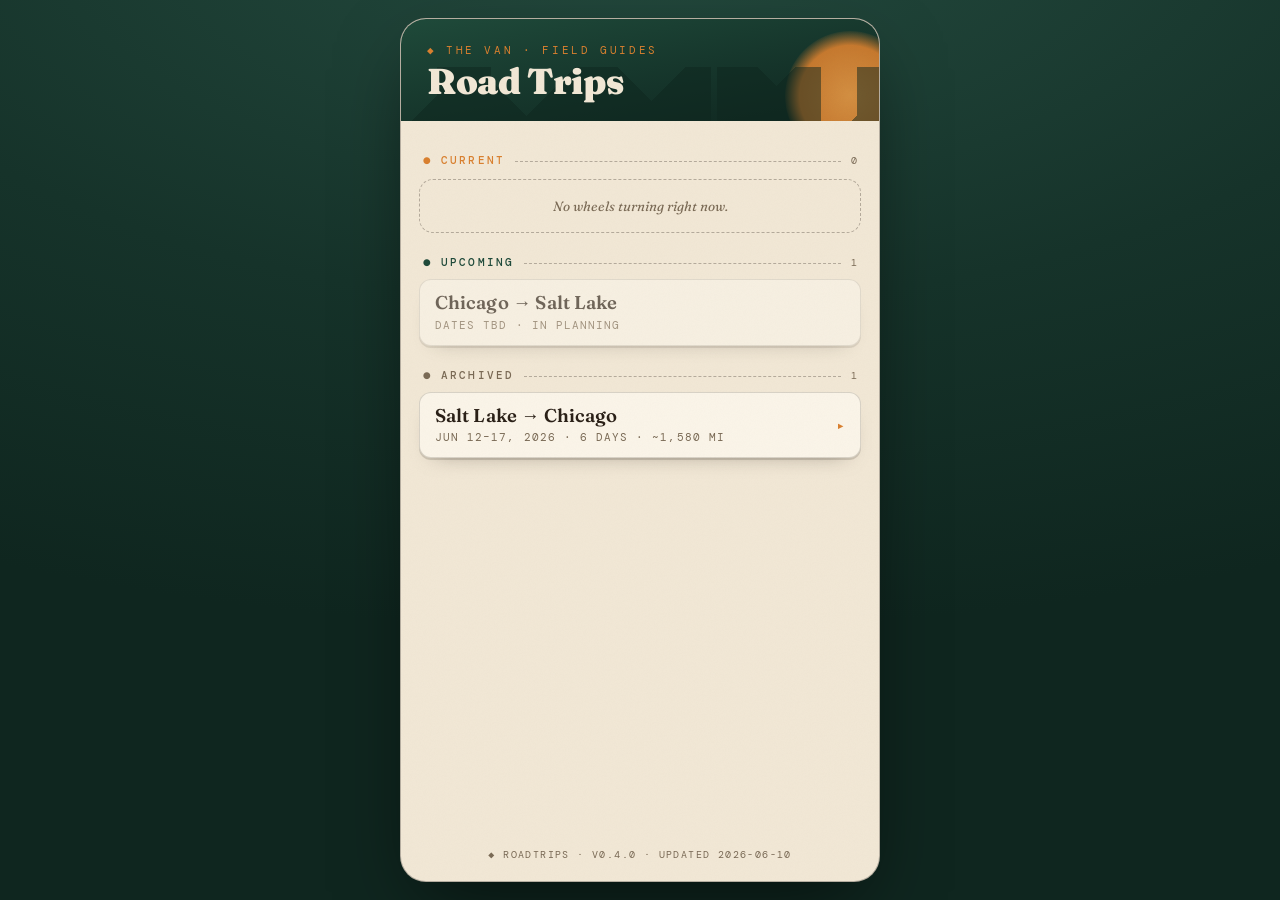
==== roadtrips/index.html @ 94683c31 "Add road-trips hub: landing page, template, versioned structure (v0.4.0) - /roadtrips: landing page " ====
<!DOCTYPE html>
<html lang="en">
<head>
<meta charset="UTF-8">
<meta name="viewport" content="width=device-width, initial-scale=1.0">
<meta name="theme-color" content="#163528">
<title>Road Trips</title>
<link rel="preconnect" href="https://fonts.googleapis.com">
<link rel="preconnect" href="https://fonts.gstatic.com" crossorigin>
<link href="https://fonts.googleapis.com/css2?family=Fraunces:opsz,wght@9..144,400;9..144,500;9..144,600;9..144,900&family=Hanken+Grotesk:wght@400;500;600;700&family=DM+Mono:wght@400;500&display=swap" rel="stylesheet">
<style>
  :root{
    --paper:#f1e7d5;
    --card:#faf4e8;
    --ink:#2a2017;
    --ink-soft:#7a6a55;
    --pine:#1f4a3a;
    --pine-deep:#15342a;
    --amber:#d9802f;
    --clay:#b1442a;
    --line:rgba(42,32,23,.16);
    --line-strong:rgba(42,32,23,.3);
    --serif:"Fraunces",Georgia,"Times New Roman",serif;
    --sans:"Hanken Grotesk",system-ui,-apple-system,sans-serif;
    --mono:"DM Mono",ui-monospace,"SFMono-Regular",Menlo,monospace;
  }
  *{box-sizing:border-box;-webkit-tap-highlight-color:transparent;}
  html,body{margin:0;}
  body{
    font-family:var(--sans);color:var(--ink);
    background:radial-gradient(120% 80% at 50% -10%, #244b3f 0%, #16332a 55%, #0f261f 100%) fixed;
    min-height:100dvh;
    display:flex;justify-content:center;
  }
  #page{
    position:relative;
    width:min(100vw,480px);
    min-height:100dvh;
    background:var(--paper);
    box-shadow:0 30px 80px -20px rgba(0,0,0,.6);
    display:flex;flex-direction:column;
  }
  @media(min-width:520px){
    #page{margin:18px 0;min-height:calc(100dvh - 36px);border-radius:26px;border:1px solid rgba(0,0,0,.25);overflow:hidden;}
  }
  /* paper grain */
  #page::after{
    content:"";position:absolute;inset:0;pointer-events:none;z-index:50;
    background-image:url("data:image/svg+xml,%3Csvg xmlns='http://www.w3.org/2000/svg' width='160' height='160'%3E%3Cfilter id='n'%3E%3CfeTurbulence type='fractalNoise' baseFrequency='.85' numOctaves='2' stitchTiles='stitch'/%3E%3C/filter%3E%3Crect width='100%25' height='100%25' filter='url(%23n)' opacity='.04'/%3E%3C/svg%3E");
    mix-blend-mode:multiply;opacity:.6;
  }

  /* ---------- hero ---------- */
  .hero{
    background:linear-gradient(170deg,#1f4a3a 0%,#15342a 60%,#0f261f 100%);
    color:#f1e7d5;padding:24px 26px 22px;position:relative;overflow:hidden;
  }
  .sun{position:absolute;top:12px;right:-36px;width:130px;height:130px;border-radius:50%;
    background:radial-gradient(circle,#e89a45 0%,#d9802f 55%,transparent 72%);opacity:.9;}
  .ridge{position:absolute;left:0;right:0;bottom:-6px;height:60px;
    background:
      linear-gradient(135deg,transparent 49.6%,#0f261f 50%) -20px 0/110px 60px repeat-x,
      linear-gradient(-135deg,transparent 49.6%,#0f261f 50%) 36px 0/140px 60px repeat-x;
    opacity:.5;}
  .hero .kick{font-family:var(--mono);font-size:11px;letter-spacing:.24em;text-transform:uppercase;color:var(--amber);position:relative;}
  .hero h1{font-family:var(--serif);font-weight:900;font-size:36px;line-height:.94;margin:8px 0 0;position:relative;letter-spacing:-.01em;}

  /* ---------- sections ---------- */
  main{flex:1;padding:10px 18px 8px;}
  .sec{display:flex;align-items:baseline;gap:10px;margin:22px 4px 4px;}
  .sec .nm{font-family:var(--mono);font-size:11px;letter-spacing:.2em;text-transform:uppercase;font-weight:500;}
  .sec .dot{font-size:9px;position:relative;top:-1px;}
  .sec.current .nm,.sec.current .dot{color:var(--amber);}
  .sec.upcoming .nm,.sec.upcoming .dot{color:var(--pine);}
  .sec.archived .nm,.sec.archived .dot{color:var(--ink-soft);}
  .sec .rule{flex:1;border-top:1px dashed var(--line-strong);position:relative;top:-2px;}
  .sec .n{font-family:var(--mono);font-size:10px;color:var(--ink-soft);}

  /* ---------- trip rows ---------- */
  .trip{
    display:flex;align-items:center;justify-content:space-between;gap:12px;
    text-decoration:none;color:var(--ink);
    background:var(--card);border:1px solid var(--line);border-radius:12px;
    padding:13px 15px;margin-top:10px;position:relative;
    box-shadow:0 2px 0 var(--line),0 10px 22px -16px rgba(42,32,23,.5);
    transition:transform .15s ease, box-shadow .15s ease;
  }
  a.trip:hover{transform:translateY(-2px);box-shadow:0 3px 0 var(--line),0 14px 26px -16px rgba(42,32,23,.55);}
  .trip h3{font-family:var(--serif);font-weight:600;font-size:18.5px;line-height:1.12;margin:0;letter-spacing:.005em;}
  .trip .when{font-family:var(--mono);font-size:10.5px;letter-spacing:.1em;text-transform:uppercase;color:var(--ink-soft);margin-top:5px;}
  .trip .chev{font-family:var(--mono);font-size:14px;color:var(--amber);flex:0 0 auto;}
  .trip.plan{opacity:.65;}
  .trip.done-trip .go{background:#e8dcc4;color:#5d4f3c;}

  .empty{
    border:1.5px dashed var(--line-strong);border-radius:14px;margin-top:12px;
    padding:18px 16px;text-align:center;
    font-family:var(--serif);font-style:italic;font-size:13.5px;color:var(--ink-soft);
  }
  .err{margin:30px 10px;text-align:center;font-family:var(--mono);font-size:12px;color:var(--clay);line-height:1.6;}

  /* ---------- footer ---------- */
  footer{
    padding:22px 18px calc(20px + env(safe-area-inset-bottom));text-align:center;
    font-family:var(--mono);font-size:10px;letter-spacing:.14em;text-transform:uppercase;color:var(--ink-soft);
  }
</style>
</head>
<body>
<div id="page">
  <div class="hero">
    <div class="sun"></div><div class="ridge"></div>
    <div class="kick">◆ The van · Field guides</div>
    <h1>Road Trips</h1>
  </div>
  <main id="main"></main>
  <footer id="foot"></footer>
</div>

<script>
const main = document.getElementById('main');

function todayISO(){
  const d = new Date();
  return d.getFullYear()+'-'+String(d.getMonth()+1).padStart(2,'0')+'-'+String(d.getDate()).padStart(2,'0');
}

function statusOf(t, today){
  if(!t.start || !t.end) return 'upcoming';          // unplanned → upcoming
  if(today < t.start) return 'upcoming';
  if(today > t.end) return 'archived';
  return 'current';
}

function metaLine(t){
  const bits = [t.dates];
  if(t.days)  bits.push(`${t.days} days`);
  if(t.miles) bits.push(`~${t.miles.toLocaleString()} mi`);
  if(!t.path) bits.push('In planning');
  return bits.join(' · ');
}

function card(t, st){
  const inner = `
    <div>
      <h3>${t.name}</h3>
      <div class="when">${metaLine(t)}</div>
    </div>
    ${t.path?`<span class="chev">▸</span>`:''}`;
  return t.path
    ? `<a class="trip" href="${t.path}">${inner}</a>`
    : `<div class="trip plan">${inner}</div>`;
}

function section(key, label, trips, emptyText){
  const head = `<div class="sec ${key}">
    <span class="dot">●</span><span class="nm">${label}</span>
    <span class="rule"></span><span class="n">${trips.length}</span>
  </div>`;
  const body = trips.length
    ? trips.map(t=>card(t, key)).join('')
    : `<div class="empty">${emptyText}</div>`;
  return head + body;
}

fetch('trips.json')
  .then(r=>{ if(!r.ok) throw new Error(r.status); return r.json(); })
  .then(data=>{
    const today = todayISO();
    const by = { current:[], upcoming:[], archived:[] };
    data.trips.forEach(t=>by[statusOf(t,today)].push(t));

    // soonest first for what's ahead (TBD dates last); most recent first for the shoebox
    by.current.sort((a,b)=>a.start<b.start?-1:1);
    by.upcoming.sort((a,b)=>!a.start?1:!b.start?-1:(a.start<b.start?-1:1));
    by.archived.sort((a,b)=>a.end>b.end?-1:1);

    main.innerHTML =
      section('current','Current', by.current,'No wheels turning right now.') +
      section('upcoming','Upcoming', by.upcoming,'Nothing on the calendar — yet.') +
      section('archived','Archived', by.archived,'No trips in the shoebox yet.');

    document.getElementById('foot').textContent =
      `◆ roadtrips · v${data.version} · updated ${data.updated}`;
  })
  .catch(()=>{
    main.innerHTML = `<div class="err">Couldn't load trips.json.<br>
      If you opened this file directly, serve it over http<br>(it fetches the trip manifest).</div>`;
  });
</script>
</body>
</html>
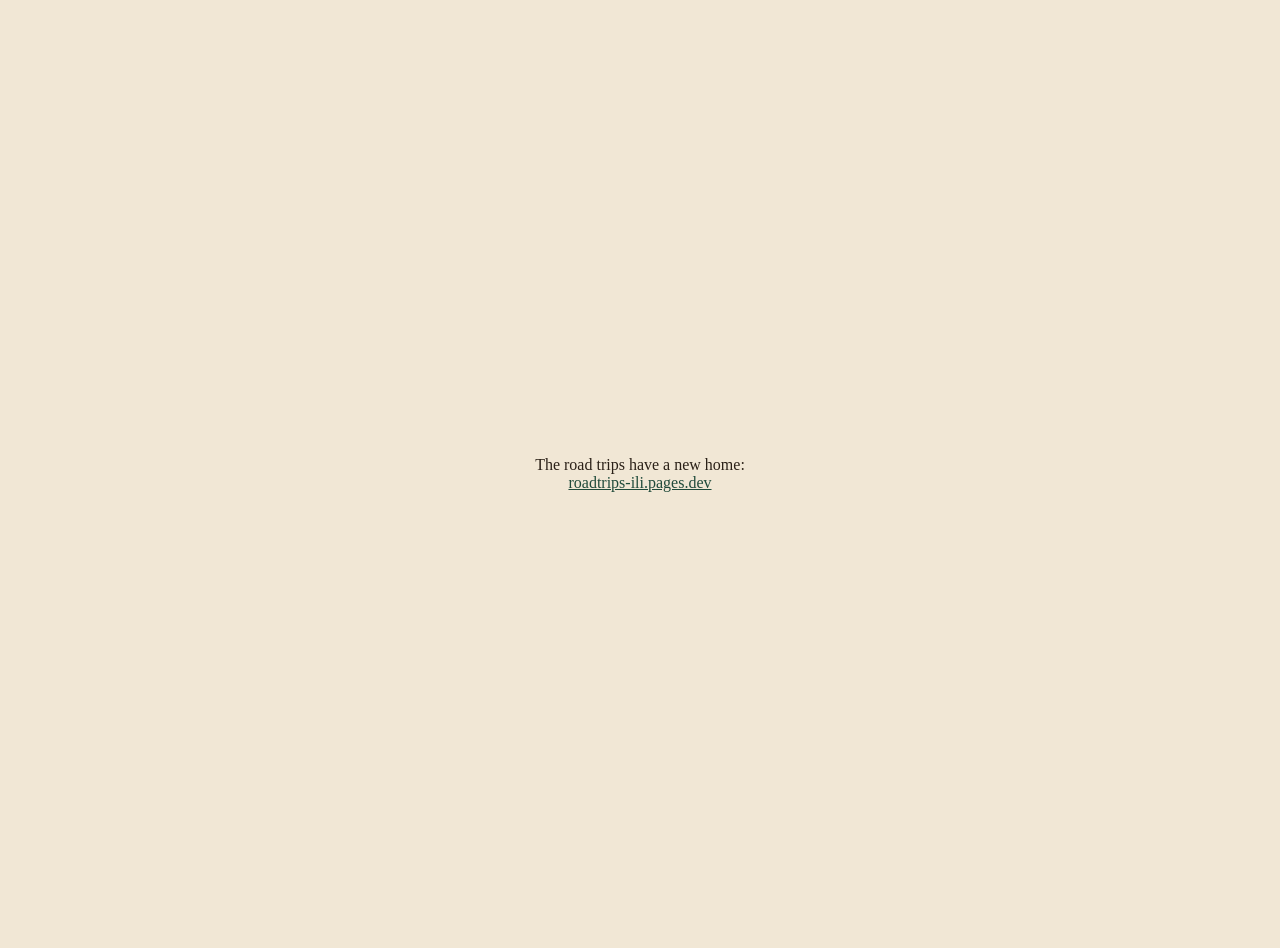
==== commit 982e9752: "Road trips moved to password-protected hosting" ====
--- a/roadtrips/index.html
+++ b/roadtrips/index.html
@@ -3,190 +3,17 @@
 <head>
 <meta charset="UTF-8">
 <meta name="viewport" content="width=device-width, initial-scale=1.0">
-<meta name="theme-color" content="#163528">
-<title>Road Trips</title>
-<link rel="preconnect" href="https://fonts.googleapis.com">
-<link rel="preconnect" href="https://fonts.gstatic.com" crossorigin>
-<link href="https://fonts.googleapis.com/css2?family=Fraunces:opsz,wght@9..144,400;9..144,500;9..144,600;9..144,900&family=Hanken+Grotesk:wght@400;500;600;700&family=DM+Mono:wght@400;500&display=swap" rel="stylesheet">
+<meta name="robots" content="noindex,nofollow">
+<meta http-equiv="refresh" content="3;url=https://roadtrips-ili.pages.dev/">
+<title>Road Trips — moved</title>
 <style>
-  :root{
-    --paper:#f1e7d5;
-    --card:#faf4e8;
-    --ink:#2a2017;
-    --ink-soft:#7a6a55;
-    --pine:#1f4a3a;
-    --pine-deep:#15342a;
-    --amber:#d9802f;
-    --clay:#b1442a;
-    --line:rgba(42,32,23,.16);
-    --line-strong:rgba(42,32,23,.3);
-    --serif:"Fraunces",Georgia,"Times New Roman",serif;
-    --sans:"Hanken Grotesk",system-ui,-apple-system,sans-serif;
-    --mono:"DM Mono",ui-monospace,"SFMono-Regular",Menlo,monospace;
-  }
-  *{box-sizing:border-box;-webkit-tap-highlight-color:transparent;}
-  html,body{margin:0;}
-  body{
-    font-family:var(--sans);color:var(--ink);
-    background:radial-gradient(120% 80% at 50% -10%, #244b3f 0%, #16332a 55%, #0f261f 100%) fixed;
-    min-height:100dvh;
-    display:flex;justify-content:center;
-  }
-  #page{
-    position:relative;
-    width:min(100vw,480px);
-    min-height:100dvh;
-    background:var(--paper);
-    box-shadow:0 30px 80px -20px rgba(0,0,0,.6);
-    display:flex;flex-direction:column;
-  }
-  @media(min-width:520px){
-    #page{margin:18px 0;min-height:calc(100dvh - 36px);border-radius:26px;border:1px solid rgba(0,0,0,.25);overflow:hidden;}
-  }
-  /* paper grain */
-  #page::after{
-    content:"";position:absolute;inset:0;pointer-events:none;z-index:50;
-    background-image:url("data:image/svg+xml,%3Csvg xmlns='http://www.w3.org/2000/svg' width='160' height='160'%3E%3Cfilter id='n'%3E%3CfeTurbulence type='fractalNoise' baseFrequency='.85' numOctaves='2' stitchTiles='stitch'/%3E%3C/filter%3E%3Crect width='100%25' height='100%25' filter='url(%23n)' opacity='.04'/%3E%3C/svg%3E");
-    mix-blend-mode:multiply;opacity:.6;
-  }
-
-  /* ---------- hero ---------- */
-  .hero{
-    background:linear-gradient(170deg,#1f4a3a 0%,#15342a 60%,#0f261f 100%);
-    color:#f1e7d5;padding:24px 26px 22px;position:relative;overflow:hidden;
-  }
-  .sun{position:absolute;top:12px;right:-36px;width:130px;height:130px;border-radius:50%;
-    background:radial-gradient(circle,#e89a45 0%,#d9802f 55%,transparent 72%);opacity:.9;}
-  .ridge{position:absolute;left:0;right:0;bottom:-6px;height:60px;
-    background:
-      linear-gradient(135deg,transparent 49.6%,#0f261f 50%) -20px 0/110px 60px repeat-x,
-      linear-gradient(-135deg,transparent 49.6%,#0f261f 50%) 36px 0/140px 60px repeat-x;
-    opacity:.5;}
-  .hero .kick{font-family:var(--mono);font-size:11px;letter-spacing:.24em;text-transform:uppercase;color:var(--amber);position:relative;}
-  .hero h1{font-family:var(--serif);font-weight:900;font-size:36px;line-height:.94;margin:8px 0 0;position:relative;letter-spacing:-.01em;}
-
-  /* ---------- sections ---------- */
-  main{flex:1;padding:10px 18px 8px;}
-  .sec{display:flex;align-items:baseline;gap:10px;margin:22px 4px 4px;}
-  .sec .nm{font-family:var(--mono);font-size:11px;letter-spacing:.2em;text-transform:uppercase;font-weight:500;}
-  .sec .dot{font-size:9px;position:relative;top:-1px;}
-  .sec.current .nm,.sec.current .dot{color:var(--amber);}
-  .sec.upcoming .nm,.sec.upcoming .dot{color:var(--pine);}
-  .sec.archived .nm,.sec.archived .dot{color:var(--ink-soft);}
-  .sec .rule{flex:1;border-top:1px dashed var(--line-strong);position:relative;top:-2px;}
-  .sec .n{font-family:var(--mono);font-size:10px;color:var(--ink-soft);}
-
-  /* ---------- trip rows ---------- */
-  .trip{
-    display:flex;align-items:center;justify-content:space-between;gap:12px;
-    text-decoration:none;color:var(--ink);
-    background:var(--card);border:1px solid var(--line);border-radius:12px;
-    padding:13px 15px;margin-top:10px;position:relative;
-    box-shadow:0 2px 0 var(--line),0 10px 22px -16px rgba(42,32,23,.5);
-    transition:transform .15s ease, box-shadow .15s ease;
-  }
-  a.trip:hover{transform:translateY(-2px);box-shadow:0 3px 0 var(--line),0 14px 26px -16px rgba(42,32,23,.55);}
-  .trip h3{font-family:var(--serif);font-weight:600;font-size:18.5px;line-height:1.12;margin:0;letter-spacing:.005em;}
-  .trip .when{font-family:var(--mono);font-size:10.5px;letter-spacing:.1em;text-transform:uppercase;color:var(--ink-soft);margin-top:5px;}
-  .trip .chev{font-family:var(--mono);font-size:14px;color:var(--amber);flex:0 0 auto;}
-  .trip.plan{opacity:.65;}
-  .trip.done-trip .go{background:#e8dcc4;color:#5d4f3c;}
-
-  .empty{
-    border:1.5px dashed var(--line-strong);border-radius:14px;margin-top:12px;
-    padding:18px 16px;text-align:center;
-    font-family:var(--serif);font-style:italic;font-size:13.5px;color:var(--ink-soft);
-  }
-  .err{margin:30px 10px;text-align:center;font-family:var(--mono);font-size:12px;color:var(--clay);line-height:1.6;}
-
-  /* ---------- footer ---------- */
-  footer{
-    padding:22px 18px calc(20px + env(safe-area-inset-bottom));text-align:center;
-    font-family:var(--mono);font-size:10px;letter-spacing:.14em;text-transform:uppercase;color:var(--ink-soft);
-  }
+  body{font-family:Georgia,serif;background:#f1e7d5;color:#2a2017;
+    min-height:100vh;margin:0;display:flex;align-items:center;justify-content:center;text-align:center;padding:24px;}
+  a{color:#1f4a3a;}
 </style>
 </head>
 <body>
-<div id="page">
-  <div class="hero">
-    <div class="sun"></div><div class="ridge"></div>
-    <div class="kick">◆ The van · Field guides</div>
-    <h1>Road Trips</h1>
-  </div>
-  <main id="main"></main>
-  <footer id="foot"></footer>
-</div>
-
-<script>
-const main = document.getElementById('main');
-
-function todayISO(){
-  const d = new Date();
-  return d.getFullYear()+'-'+String(d.getMonth()+1).padStart(2,'0')+'-'+String(d.getDate()).padStart(2,'0');
-}
-
-function statusOf(t, today){
-  if(!t.start || !t.end) return 'upcoming';          // unplanned → upcoming
-  if(today < t.start) return 'upcoming';
-  if(today > t.end) return 'archived';
-  return 'current';
-}
-
-function metaLine(t){
-  const bits = [t.dates];
-  if(t.days)  bits.push(`${t.days} days`);
-  if(t.miles) bits.push(`~${t.miles.toLocaleString()} mi`);
-  if(!t.path) bits.push('In planning');
-  return bits.join(' · ');
-}
-
-function card(t, st){
-  const inner = `
-    <div>
-      <h3>${t.name}</h3>
-      <div class="when">${metaLine(t)}</div>
-    </div>
-    ${t.path?`<span class="chev">▸</span>`:''}`;
-  return t.path
-    ? `<a class="trip" href="${t.path}">${inner}</a>`
-    : `<div class="trip plan">${inner}</div>`;
-}
-
-function section(key, label, trips, emptyText){
-  const head = `<div class="sec ${key}">
-    <span class="dot">●</span><span class="nm">${label}</span>
-    <span class="rule"></span><span class="n">${trips.length}</span>
-  </div>`;
-  const body = trips.length
-    ? trips.map(t=>card(t, key)).join('')
-    : `<div class="empty">${emptyText}</div>`;
-  return head + body;
-}
-
-fetch('trips.json')
-  .then(r=>{ if(!r.ok) throw new Error(r.status); return r.json(); })
-  .then(data=>{
-    const today = todayISO();
-    const by = { current:[], upcoming:[], archived:[] };
-    data.trips.forEach(t=>by[statusOf(t,today)].push(t));
-
-    // soonest first for what's ahead (TBD dates last); most recent first for the shoebox
-    by.current.sort((a,b)=>a.start<b.start?-1:1);
-    by.upcoming.sort((a,b)=>!a.start?1:!b.start?-1:(a.start<b.start?-1:1));
-    by.archived.sort((a,b)=>a.end>b.end?-1:1);
-
-    main.innerHTML =
-      section('current','Current', by.current,'No wheels turning right now.') +
-      section('upcoming','Upcoming', by.upcoming,'Nothing on the calendar — yet.') +
-      section('archived','Archived', by.archived,'No trips in the shoebox yet.');
-
-    document.getElementById('foot').textContent =
-      `◆ roadtrips · v${data.version} · updated ${data.updated}`;
-  })
-  .catch(()=>{
-    main.innerHTML = `<div class="err">Couldn't load trips.json.<br>
-      If you opened this file directly, serve it over http<br>(it fetches the trip manifest).</div>`;
-  });
-</script>
+<p>The road trips have a new home:<br>
+<a href="https://roadtrips-ili.pages.dev/">roadtrips-ili.pages.dev</a></p>
 </body>
 </html>
